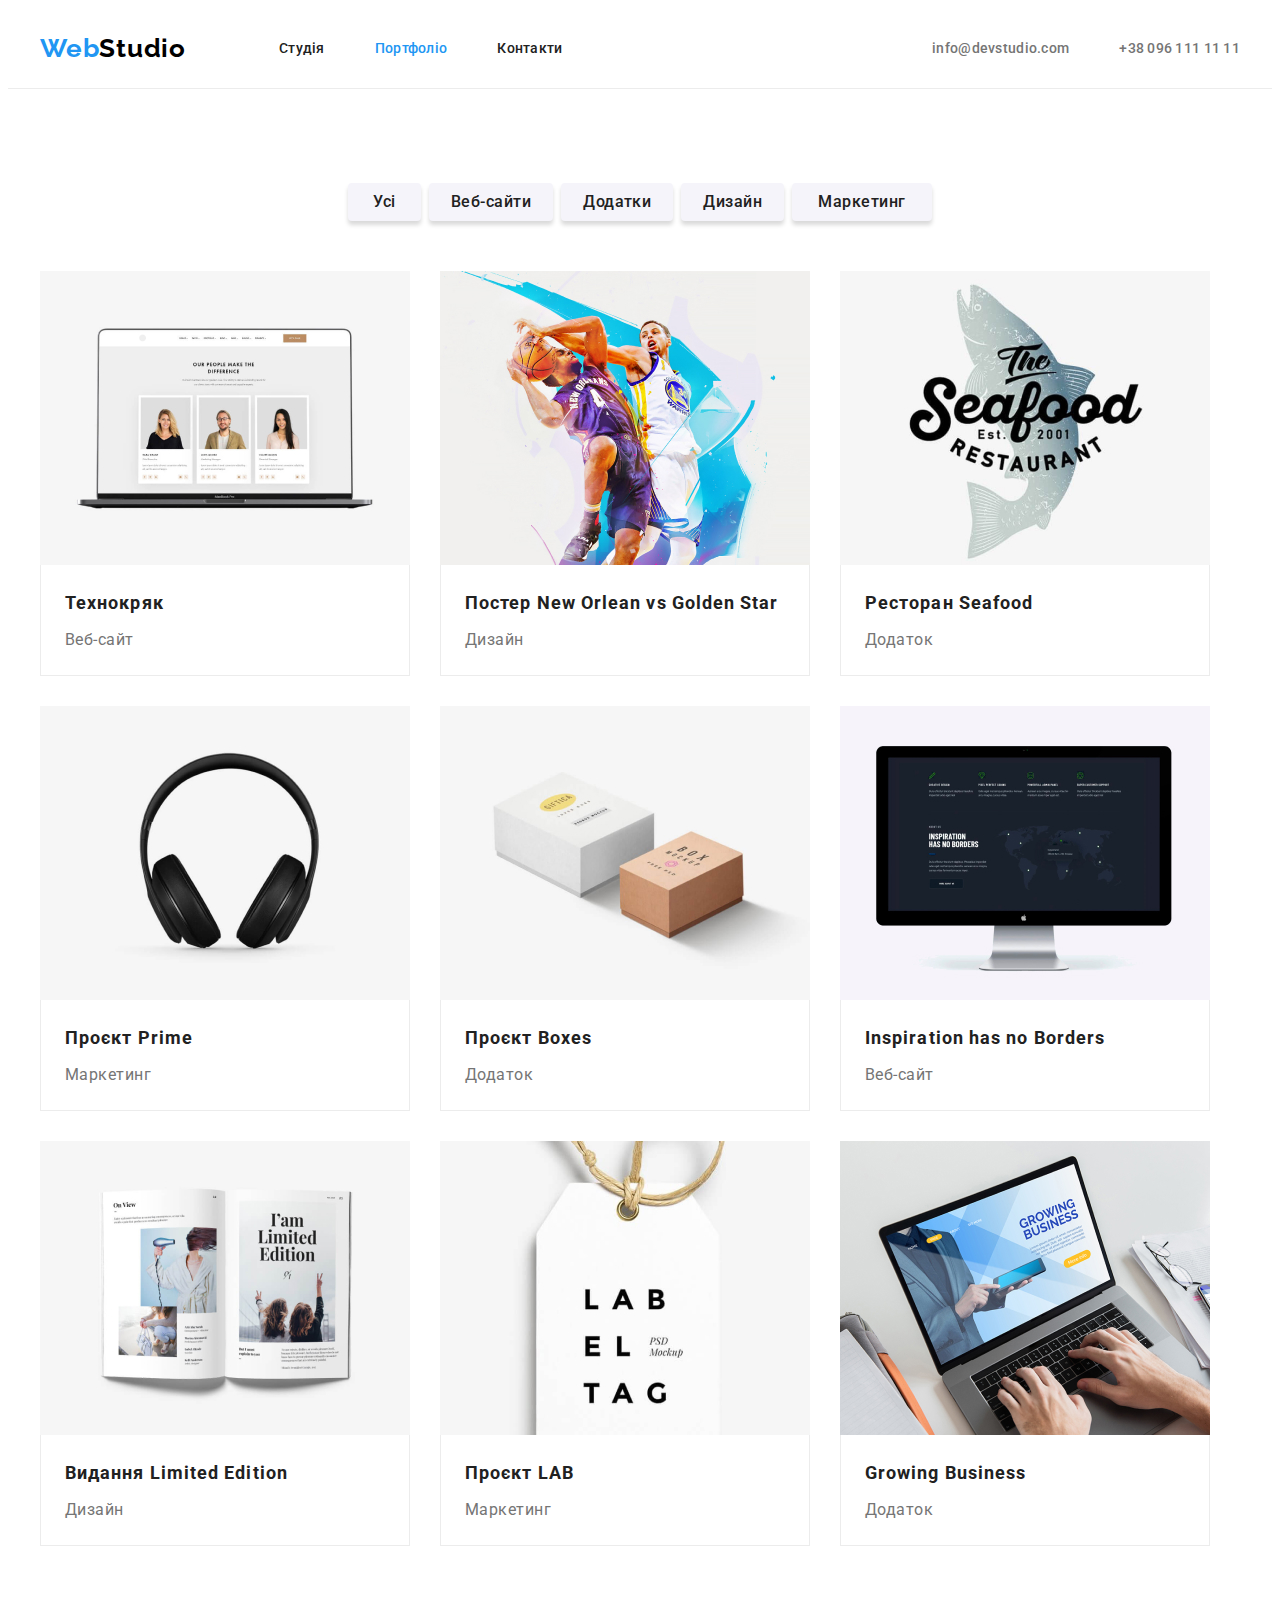
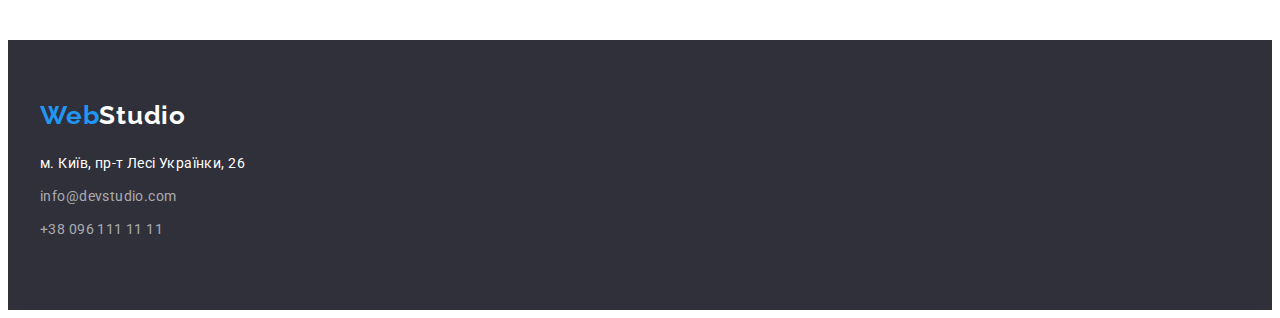
==== Portfolio.html @ 2ac7349c "First commit" ====
<!DOCTYPE html>
<html lang="en">
  <head>
    <meta charset="UTF-8" />
    <meta http-equiv="X-UA-Compatible" content="IE=edge" />
    <meta name="viewport" content="width=device-width, initial-scale=1.0" />
    <title>Document</title>
    <link rel="preconnect" href="https://fonts.googleapis.com" />
    <link rel="preconnect" href="https://fonts.gstatic.com" crossorigin />
    <link
      href="https://fonts.googleapis.com/css2?family=Raleway:wght@700&family=Roboto:wght@400;500;700;900&display=swap"
      rel="stylesheet"
    />
    <!-- Modern-normalize-->
    <link
      rel="stylesheet"
      href="https://cdnjs.cloudflare.com/ajax/libs/modern-normalize/1.1.0/modern-normalize.min.css"
      integrity="sha512-wpPYUAdjBVSE4KJnH1VR1HeZfpl1ub8YT/NKx4PuQ5NmX2tKuGu6U/JRp5y+Y8XG2tV+wKQpNHVUX03MfMFn9Q=="
      crossorigin="anonymous"
      referrerpolicy="no-referrer"
    />
    <link rel="stylesheet" href="./CSS/styles.css" />
  </head>
  <body>
    <header class="header">
      <div class="container nav-link">
        <nav class="main-nav">
          <a href="./index.html" class="logo"
            ><span class="ingredient">Web</span>Studio</a
          >
          <ul class="site-nav">
            <li class="item">
              <a href="./index.html" class="link">Студія</a>
            </li>
            <li class="item">
              <a href="./Portfolio.html" class="link current">Портфоліо</a>
            </li>
            <li class="item"><a href="" class="link">Контакти</a></li>
          </ul>
        </nav>
        <ul class="auth-nav">
          <li class="item">
            <a href="mailto:info@devstudio.com" class="link mail"
              >info@devstudio.com</a
            >
          </li>
          <li class="item">
            <a href="tel:+380961111111" class="tel link">+38 096 111 11 11</a>
          </li>
        </ul>
      </div>
    </header>
    <!--Hero-->
    <main>
        <section class="section section-portfolio">
          <div class="container">
          <h1 class="visually-hidden">Portfolio</h1>
          <ul class="list">
            <li class="list-item">
              <button type="button" class="button first-button">Усі</button>
            </li>
            <li class="list-item">
              <button type="button" class="button secondary-button">
                Веб-сайти
              </button>
            </li>
            <li class="list-item">
              <button type="button" class="button third-button">Додатки</button>
            </li>
            <li class="list-item">
              <button type="button" class="button fourth-button">Дизайн</button>
            </li>
            <li class="list-item">
              <button type="button" class="button fifth-button">
                Маркетинг
              </button>
            </li>
          </ul>
          <ul class="list-images">
            <li class="list-item-images">
              <img
                class="img portfolio-img"
                src="./images/Портфоліо/img.jpg"
                alt="Веб-сайт технокряку"
                width="370"
              />
              <div class="title-border">
                <h2 class="title-text">Технокряк</h2>
                <p class="text">Веб-сайт</p>
              </div>
            </li>
            <li class="list-item-images">
              <img
                class="img portfolio-img"
                src="./images/Портфоліо/img-1.jpg"
                alt="Два баскетболіста борються за м'яч"
                width="370"
              />
              <div class="title-border">
                <h2 class="title-text">Постер New Orlean vs Golden Star</h2>
                <p class="text">Дизайн</p>
              </div>
            </li>
            <li class="list-item-images">
              <img
                class="img portfolio-img"
                src="./images/Портфоліо/img-2.jpg"
                alt="Логотип ресторану Seafood"
                width="370"
              />
              <div class="title-border">
                <h2 class="title-text">Ресторан Seafood</h2>
                <p class="text">Додаток</p>
              </div>
            </li>
            <li class="list-item-images">
              <img
                class="img portfolio-img"
                src="./images/Портфоліо/img-3.jpg"
                alt="Навушники чорного кольору"
                width="370"
              />
              <div class="title-border">
                <h2 class="title-text">Проєкт Prime</h2>
                <p class="text">Маркетинг</p>
              </div>
            </li>
            <li class="list-item-images">
              <img
                class="img portfolio-img"
                src="./images/Портфоліо/img-4.jpg"
                alt="Дизайн білої та коричневої коробок проєкту Boxes"
                width="370"
              />
              <div class="title-border">
                <h2 class="title-text">Проєкт Boxes</h2>
                <p class="text">Додаток</p>
              </div>
            </li>
            <li class="list-item-images">
              <img
                class="img portfolio-img"
                src="./images/Портфоліо/img-5.jpg"
                alt="Сторінка веб-сайту на моніторі"
                width="370"
              />
              <div class="title-border">
                <h2 class="title-text">Inspiration has no Borders</h2>
                <p class="text">Веб-сайт</p>
              </div>
            </li>
            <li class="list-item-images">
              <img
                class="img portfolio-img"
                src="./images/Портфоліо/img-6.jpg"
                alt="Дизайн внутрішніх сторінок видання Limited Edition"
                width="370"
              />
              <div class="title-border">
                <h2 class="title-text">Видання Limited Edition</h2>
                <p class="text">Дизайн</p>
              </div>
            </li>
            <li class="list-item-images">
              <img
                class="img portfolio-img"
                src="./images/Портфоліо/img-7.jpg"
                alt="Макет проєкту Lab"
                width="370"
              />
              <div class="title-border">
                <h2 class="title-text">Проєкт LAB</h2>
                <p class="text">Маркетинг</p>
              </div>
            </li>
            <li class="list-item-images">
              <img
                class="img portfolio-img"
                src="./images/Портфоліо/img-8.jpg"
                alt="Сторінка додатку Growing Business відкрита на ноутбуці"
                width="370"
              />
              <div class="title-border">
                <h2 class="title-text">Growing Business</h2>
                <p class="text">Додаток</p>
              </div>
            </li>
          </ul>
        </div>
        </section>
    </main>
    <!--Футер-->

    <footer class="footer">
      <div class="container">
        <address class="address">
          <a href="index.html" class="footer-logo"
            ><span class="ingredient">Web</span>Studio</a
          >
          <ul class="footer-links">
            <li class="footer-item">
              <a
                href="https://goo.gl/maps/UkvPf8FKuMviGqub8"
                target="_blank"
                rel="noopener noreferrer"
                class="link footer-address"
                >м. Київ, пр-т Лесі Українки, 26
              </a>
            </li>
            <li class="footer-item">
              <a href="mailto:info@devstudio.com" class="link"
                >info@devstudio.com</a
              >
            </li>
            <li class="footer-item">
              <a href="tel:+380961111111" class="link">+38 096 111 11 11 </a>
            </li>
          </ul>
        </address>
      </div>
    </footer>
  </body>
</html>
---- CSS/styles.css ----
:root {
  /* Fonts */

  --main-font: Roboto, sans-serif;
  --secondary-font: Raleway, sans-serif;

  /* Text colors */
  --main-text-color: #212121;
  --accent-text-color: #2196f3;
  --secondary-text-color: #757575;
  --black-text-color: #000000;
  --white-text-color: #ffffff;
  --grey-text-color: #757575;
  --rgba-text-color: rgba(255, 255, 255, 0.6);
  /* Background colors */
  --accent-background-color: #ffffff;
  --secondary-background-color: #2f303a;
  --grey-background-color: #f5f4fa;
  --dark-background-color: #2f303a;
  --border-color: #ececec;
}

body {
  font-family: var(--main-font);
  color: var(--main-text-color);
  font-size: 14px;
  letter-spacing: 0.03em;
  background-color: var(--accent-background-color);
}

/* Reset */

h1,
h2,
h3,
h4,
h5,
h6,
p {
  margin: 0;
}

img {
  display: block;
  max-width: 100%;
  height: auto;
}

address {
  font-style: normal;
}

button {
  display: block;
  cursor: pointer;
  border: none;
  border-radius: 4px;
}

.section {
  padding: 94px 0;
}

.container {
  margin-left: auto;
  margin-right: auto;
  padding: 0 15px;
  width: 1200px;
}

.list {
  list-style: none;
  padding-left: 0;
  margin: 0;
}

.link {
  text-decoration: none;
}

.visually-hidden {
  position: absolute;
  width: 1px;
  height: 1px;
  margin: -1px;
  border: 0;
  padding: 0;

  white-space: nowrap;
  clip-path: inset(100%);
  clip: rect(0 0 0 0);
  overflow: hidden;
}
/* header */
.header {
  border-bottom: 1px solid var(--border-color);
}
/*Main-nav*/
.main-nav {
  display: flex;
  align-items: center;
}
.nav-link {
  display: flex;
  align-items: center;
}

/*Site-nav*/

.site-nav {
  display: flex;
  margin-left: 93px;
}

.site-nav .item + .item {
  margin-left: 50px;
}

/*Auth-nav*/
.auth-nav {
  display: flex;
  margin-left: auto;
}
.auth-nav .item + .item {
margin-left: 50px;
}

.header .link {
  padding-top: 32px;
  padding-bottom: 32px;
  display: block;
  font-weight: 500;
  font-size: 14px;
  line-height: calc(16 / 14);
  letter-spacing: 0.02em;
  color: var(--main-text-color);
}
.header .link:hover,
.header .link:focus {
  color: var(--accent-text-color);
}
.header .link.current {
  color: var(--accent-text-color);
}
.item .tel {
  color: var(--secondary-text-color);
  font-weight: 500;
}
.tel:hover,
.tel:focus {
  color: var(--accent-text-color);
}

.header .mail {
  color: var(--secondary-text-color);
}

/* Logo */

.logo {
  color: var(--black-text-color);
  font-family: "Raleway";
  font-weight: 700;
  font-size: 26px;
  line-height: calc(31 / 26);
  letter-spacing: 0.03em;
}
.logo .ingredient {
  color: #2196f3;
}
/* Rest */

ul {
  list-style: none;
  margin: 0;
  padding: 0;
}
a {
  text-decoration: none;
  color: currentColor;
}

/* Main */

.hero {
  background-color: var(--secondary-background-color);
  text-align: center;
  padding: 200px 0;
}

.hero-title {
  width: 696px;
  margin: 0 auto;
  margin-bottom: 30px;
  color: var(--white-text-color);
  font-weight: 900;
  font-size: 44px;
  line-height: calc(60 / 44);
  letter-spacing: 0.06em;
  text-transform: uppercase;
}
/* button */
.button {
  margin: 0 auto;
  display: inline-block;
  padding: 10px 32px;
  min-width: 216px;
  min-height: 50px;
  border: none;
  border-radius: 4px;
  box-shadow: 0px 4px 4px rgba(0, 0, 0, 0.15);
  color: var(--white-text-color);
  background-color: var(--accent-text-color);
  font-weight: 700;
  font-size: 16px;
  line-height: calc(30 / 16);
  align-items: center;
  letter-spacing: 0.06em;
  cursor: pointer;
  font-family: inherit;
}

/* Main */
.section .title {
  font-weight: 700;
  font-size: 14px;
  line-height: calc(16 / 14);
  letter-spacing: 0.03em;
  color: var(--main-text-color);
  text-transform: uppercase;
  margin-bottom: 10px;
}

/* Features--> */
.list {
  display: flex;
  justify-content: center;
  align-items: center;
}

.section .feature-text {
  line-height: calc(24 / 14);
  color: var(--grey-text-color);
}

.feature-list {
  display: flex;
}
.feature-list .feature-item + .feature-item {
margin-left: 30px;
}

/* Чим ми займаємося */
.section-title-list {
  gap: 30px;
}

.section-title {
  margin-bottom: 50px;
  font-weight: 700;
  font-size: 36px;
  line-height: calc(42 / 36);
  text-align: center;
  letter-spacing: 0.03em;
  color: var(--main-text-color);
}
.container-top {
  padding-top: 0;
}

.section-title-list {
  display: flex;
}

/* team */

.team {
  display: flex;
  gap: 30px;
}

.section-title-team {
  margin-bottom: 50px;
  font-weight: 700;
  font-size: 36px;
  line-height: calc(42 / 36);
  text-align: center;
  letter-spacing: 0.03em;
  color: var(--main-text-color);
}

.team .title-team {
  margin-bottom: 10px;
  font-weight: 500;
  font-size: 16px;
  line-height: calc(19 / 16);
  text-align: center;
  letter-spacing: 0.03em;
  color: var(--main-text-color);
}
 
.team-container {
  padding-top: 30px;
  padding-bottom: 30px;
}
.team-text {
  font-weight: 400;
  font-size: 16px;
  line-height: calc(19 / 16);
  text-align: center;
  letter-spacing: 0.03em;

  color: var(--secondary-text-color);
}

.our-team {
  background: var(--grey-background-color);
}

.team-item {
  background-color: var(--accent-background-color);
  box-shadow: 0px 1px 3px rgba(0, 0, 0, 0.12), 0px 1px 1px rgba(0, 0, 0, 0.14),
    0px 2px 1px rgba(0, 0, 0, 0.2);
  border-radius: 0px 0px 4px 4px;
}

/* Footer */
.footer .footer-logo {
  display: block;
  margin-bottom: 20px;
  color: var(--white-text-color);
  font-family: "Raleway";
  font-weight: 700;
  font-size: 26px;
  line-height: calc(31 / 26);
  letter-spacing: 0.03em;
}

.footer-logo .ingredient {
  color: var(--accent-text-color);
}

footer {
  padding: 60px 0;
  background-color: var(--dark-background-color);
}
.footer-item {
  margin-bottom: 9px;
}
.footer-mail {
  margin-bottom: 0;
}

.address {
  font-style: normal;
}

.address .link {
  font-size: 14px;
  line-height: calc(24 / 14);
  letter-spacing: 0.03em;
  color: var(--rgba-text-color);
}

.address .link:hover,
.address .link:focus {
  color: var(--accent-text-color);
}

.footer .footer-address {
  font-size: 14px;
  line-height: calc(24 / 14);
  letter-spacing: 0.03em;
  color: var(--white-text-color);
}

/* Оформлення стилів для Portfolio*/

/* Buttons */

.section-portfolio .button {
  display: block;
  border: none;
  border-radius: 4px;
  font-family: inherit;
  font-weight: 500;
  font-size: 16px;
  line-height: calc(26 / 16);
  text-align: center;
  letter-spacing: 0.03em;
  color: var(--main-text-color);
  background-color: var(--grey-background-color);
}

.section-portfolio .list {
  margin-bottom: 50px;
  gap: 8px;
}

.first-button {
  min-width: 23px;
  min-height: 26px;
  padding: 6px 25px;
}
.secondary-button {
  min-width: 81px;
  min-height: 26px;
  padding: 6px 22px;
}
.third-button {
  min-width: 68px;
  min-height: 26px;
  padding: 6px 22px;
}
.fourth-button {
  min-width: 59px;
  min-height: 26px;
  padding: 6px 22px;
}
.fifth-button {
  min-width: 86px;
  min-height: 26px;
  padding: 6px 26px;
}

.section-portfolio .button:hover,
.section-portfolio .button:focus {
  color: var(--white-text-color);
  background: var(--accent-text-color);
}

.title-border {
  border: 1px solid var(--border-color);
  padding: 20px 24px;
  border-top: none;
}

.section-portfolio .title-text {
  margin-bottom: 4px;
  font-weight: 700;
  font-size: 18px;
  line-height: calc(36 / 18);
  letter-spacing: 0.06em;
  color: var(--main-text-color);
}
.section-portfolio .text {
  font-weight: 400;
  font-size: 16px;
  line-height: calc(30 / 16);
  letter-spacing: 0.03em;
  color: var(--grey-text-color);
}

.portfolio-img {
  max-width: 100%;
  height: auto;
}

.list-images {
  display: flex;
  flex-wrap: wrap;
}
.list-item-images {
  width: 370px;
  margin-right: 30px;
  margin-bottom: 30px;
}

.list-item-images:nth-child(3n) {
  margin-right: 0;
}

.list-item-images:nth-last-child(-n + 3) {
  margin-bottom: 0;
}
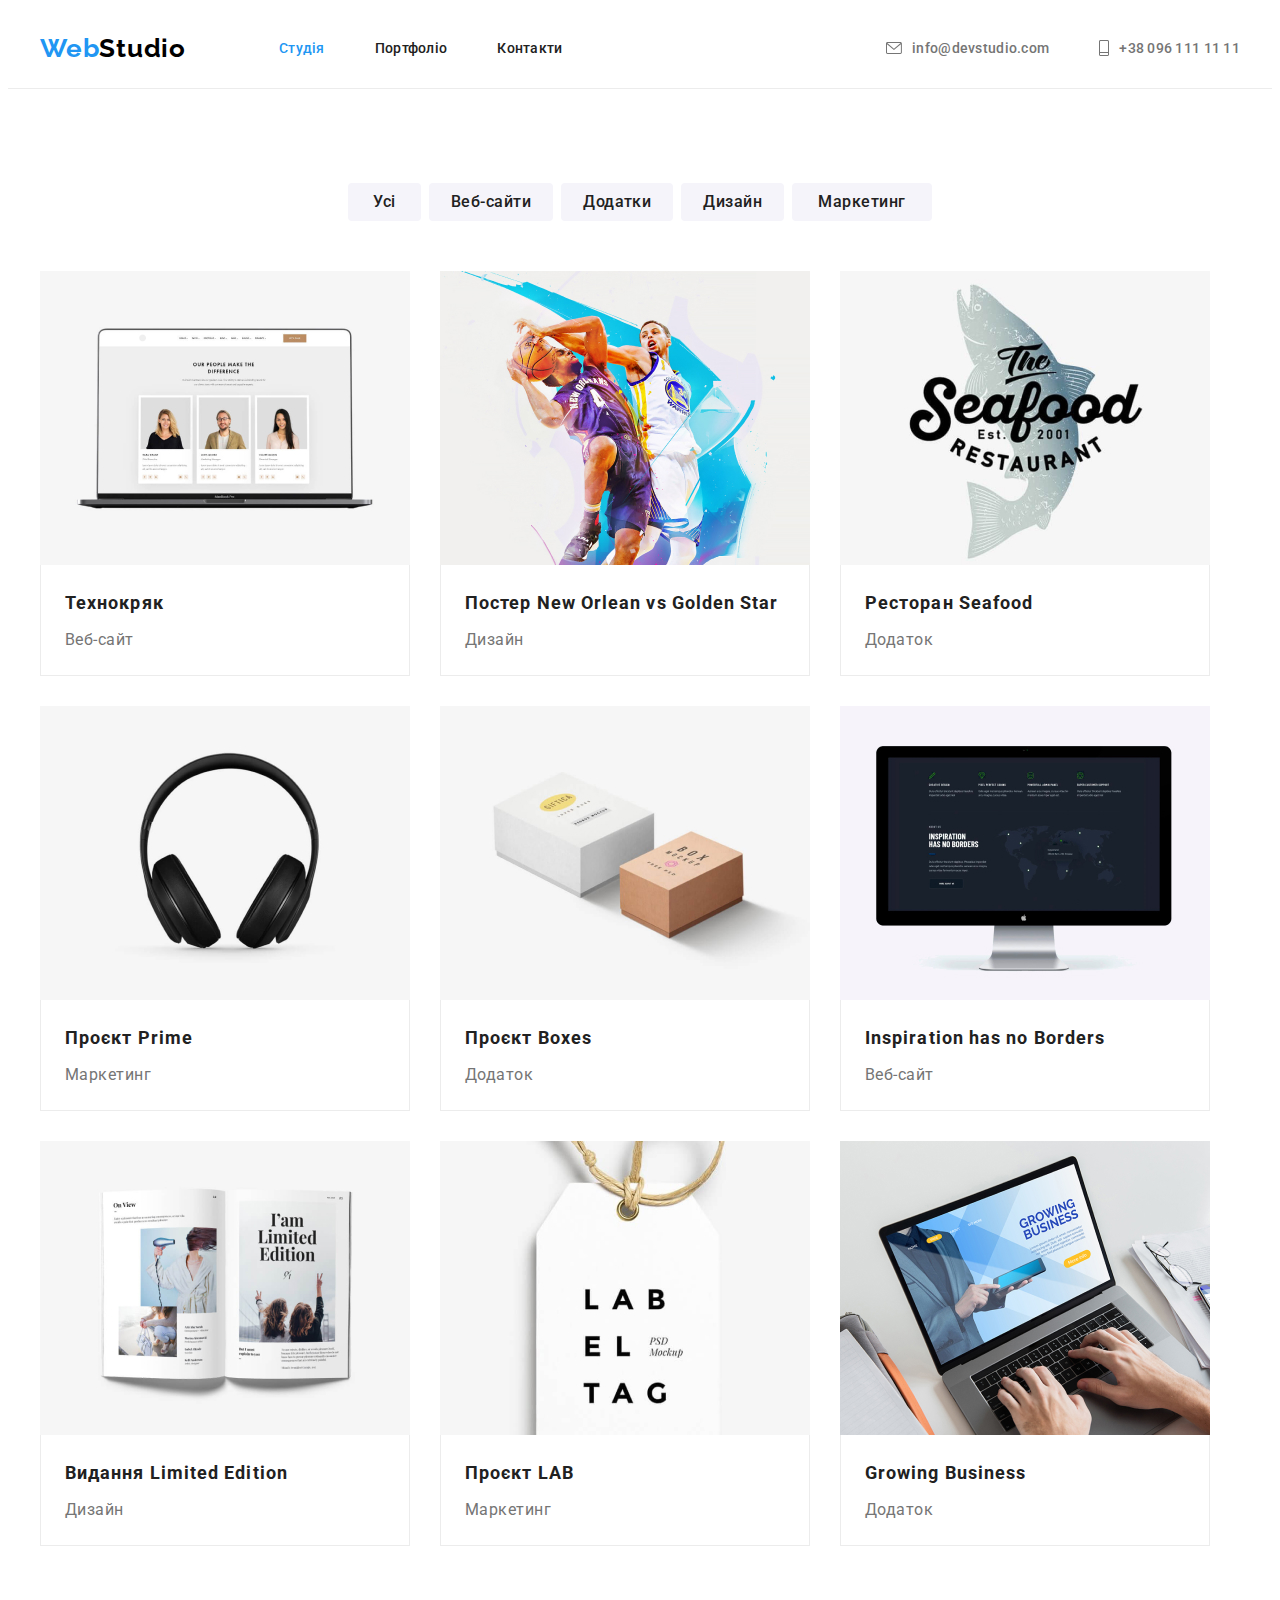
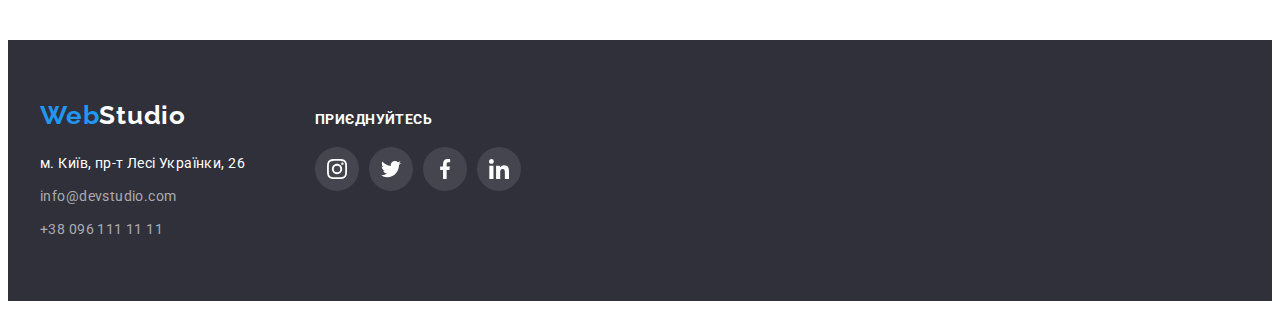
==== commit 7f2295cd: "Додані виправлення" ====
--- a/Portfolio.html
+++ b/Portfolio.html
@@ -30,10 +30,10 @@
           >
           <ul class="site-nav">
             <li class="item">
-              <a href="./index.html" class="link">Студія</a>
+              <a href="./index.html" class="link current">Студія</a>
             </li>
             <li class="item">
-              <a href="./Portfolio.html" class="link current">Портфоліо</a>
+              <a href="./Portfolio.html" class="link">Портфоліо</a>
             </li>
             <li class="item"><a href="" class="link">Контакти</a></li>
           </ul>
@@ -41,19 +41,23 @@
         <ul class="auth-nav">
           <li class="item">
             <a href="mailto:info@devstudio.com" class="link mail"
-              >info@devstudio.com</a
+              ><svg class="svg-header" width="16" height="12">
+                <use href="./images/icons.svg.svg#icon-mail"></use></svg>info@devstudio.com</a
             >
           </li>
           <li class="item">
-            <a href="tel:+380961111111" class="tel link">+38 096 111 11 11</a>
+            <a href="tel:+380961111111" class="tel link"
+              ><svg class="svg-header" width="10" height="16">
+                <use href="./images/icons.svg.svg#icon-Tel"></use></svg>+38 096 111 11 11</a
+            >
           </li>
         </ul>
       </div>
     </header>
     <!--Hero-->
     <main>
-        <section class="section section-portfolio">
-          <div class="container">
+      <section class="section section-portfolio">
+        <div class="container">
           <h1 class="visually-hidden">Portfolio</h1>
           <ul class="list">
             <li class="list-item">
@@ -78,145 +82,215 @@
           </ul>
           <ul class="list-images">
             <li class="list-item-images">
-              <img
-                class="img portfolio-img"
-                src="./images/Портфоліо/img.jpg"
-                alt="Веб-сайт технокряку"
-                width="370"
-              />
-              <div class="title-border">
-                <h2 class="title-text">Технокряк</h2>
-                <p class="text">Веб-сайт</p>
-              </div>
-            </li>
-            <li class="list-item-images">
-              <img
-                class="img portfolio-img"
-                src="./images/Портфоліо/img-1.jpg"
-                alt="Два баскетболіста борються за м'яч"
-                width="370"
-              />
-              <div class="title-border">
-                <h2 class="title-text">Постер New Orlean vs Golden Star</h2>
-                <p class="text">Дизайн</p>
-              </div>
-            </li>
-            <li class="list-item-images">
-              <img
-                class="img portfolio-img"
-                src="./images/Портфоліо/img-2.jpg"
-                alt="Логотип ресторану Seafood"
-                width="370"
-              />
-              <div class="title-border">
-                <h2 class="title-text">Ресторан Seafood</h2>
-                <p class="text">Додаток</p>
-              </div>
-            </li>
-            <li class="list-item-images">
-              <img
-                class="img portfolio-img"
-                src="./images/Портфоліо/img-3.jpg"
-                alt="Навушники чорного кольору"
-                width="370"
-              />
-              <div class="title-border">
-                <h2 class="title-text">Проєкт Prime</h2>
-                <p class="text">Маркетинг</p>
-              </div>
-            </li>
-            <li class="list-item-images">
-              <img
-                class="img portfolio-img"
-                src="./images/Портфоліо/img-4.jpg"
-                alt="Дизайн білої та коричневої коробок проєкту Boxes"
-                width="370"
-              />
-              <div class="title-border">
-                <h2 class="title-text">Проєкт Boxes</h2>
-                <p class="text">Додаток</p>
-              </div>
-            </li>
-            <li class="list-item-images">
-              <img
-                class="img portfolio-img"
-                src="./images/Портфоліо/img-5.jpg"
-                alt="Сторінка веб-сайту на моніторі"
-                width="370"
-              />
-              <div class="title-border">
-                <h2 class="title-text">Inspiration has no Borders</h2>
-                <p class="text">Веб-сайт</p>
-              </div>
-            </li>
-            <li class="list-item-images">
-              <img
-                class="img portfolio-img"
-                src="./images/Портфоліо/img-6.jpg"
-                alt="Дизайн внутрішніх сторінок видання Limited Edition"
-                width="370"
-              />
-              <div class="title-border">
-                <h2 class="title-text">Видання Limited Edition</h2>
-                <p class="text">Дизайн</p>
-              </div>
-            </li>
-            <li class="list-item-images">
-              <img
-                class="img portfolio-img"
-                src="./images/Портфоліо/img-7.jpg"
-                alt="Макет проєкту Lab"
-                width="370"
-              />
-              <div class="title-border">
-                <h2 class="title-text">Проєкт LAB</h2>
-                <p class="text">Маркетинг</p>
-              </div>
-            </li>
-            <li class="list-item-images">
-              <img
-                class="img portfolio-img"
-                src="./images/Портфоліо/img-8.jpg"
-                alt="Сторінка додатку Growing Business відкрита на ноутбуці"
-                width="370"
-              />
-              <div class="title-border">
-                <h2 class="title-text">Growing Business</h2>
-                <p class="text">Додаток</p>
-              </div>
+              <a href="" class="link-images">
+                <img
+                  class="img portfolio-img"
+                  src="./images/Портфоліо/img.jpg"
+                  alt="Веб-сайт технокряку"
+                  width="370"
+                />
+                <div class="title-border">
+                  <h2 class="title-text">Технокряк</h2>
+                  <p class="text">Веб-сайт</p>
+                </div>
+              </a>
+            </li>
+            <li class="list-item-images">
+              <a href="" class="link-images"
+                ><img
+                  class="img portfolio-img"
+                  src="./images/Портфоліо/img-1.jpg"
+                  alt="Два баскетболіста борються за м'яч"
+                  width="370"
+                />
+                <div class="title-border">
+                  <h2 class="title-text">Постер New Orlean vs Golden Star</h2>
+                  <p class="text">Дизайн</p>
+                </div></a
+              >
+            </li>
+            <li class="list-item-images">
+              <a href="" class="link-images"
+                ><img
+                  class="img portfolio-img"
+                  src="./images/Портфоліо/img-2.jpg"
+                  alt="Логотип ресторану Seafood"
+                  width="370"
+                />
+                <div class="title-border">
+                  <h2 class="title-text">Ресторан Seafood</h2>
+                  <p class="text">Додаток</p>
+                </div></a
+              >
+            </li>
+            <li class="list-item-images">
+              <a href="" class="link-images"
+                ><img
+                  class="img portfolio-img"
+                  src="./images/Портфоліо/img-3.jpg"
+                  alt="Навушники чорного кольору"
+                  width="370"
+                />
+                <div class="title-border">
+                  <h2 class="title-text">Проєкт Prime</h2>
+                  <p class="text">Маркетинг</p>
+                </div></a
+              >
+            </li>
+            <li class="list-item-images">
+              <a href="" class="link-images"
+                ><img
+                  class="img portfolio-img"
+                  src="./images/Портфоліо/img-4.jpg"
+                  alt="Дизайн білої та коричневої коробок проєкту Boxes"
+                  width="370"
+                />
+                <div class="title-border">
+                  <h2 class="title-text">Проєкт Boxes</h2>
+                  <p class="text">Додаток</p>
+                </div></a
+              >
+            </li>
+            <li class="list-item-images">
+              <a href="" class="link-images"
+                ><img
+                  class="img portfolio-img"
+                  src="./images/Портфоліо/img-5.jpg"
+                  alt="Сторінка веб-сайту на моніторі"
+                  width="370"
+                />
+                <div class="title-border">
+                  <h2 class="title-text">Inspiration has no Borders</h2>
+                  <p class="text">Веб-сайт</p>
+                </div></a
+              >
+            </li>
+            <li class="list-item-images">
+              <a href="" class="link-images"
+                ><img
+                  class="img portfolio-img"
+                  src="./images/Портфоліо/img-6.jpg"
+                  alt="Дизайн внутрішніх сторінок видання Limited Edition"
+                  width="370"
+                />
+                <div class="title-border">
+                  <h2 class="title-text">Видання Limited Edition</h2>
+                  <p class="text">Дизайн</p>
+                </div></a
+              >
+            </li>
+            <li class="list-item-images">
+              <a href="" class="link-images"
+                ><img
+                  class="img portfolio-img"
+                  src="./images/Портфоліо/img-7.jpg"
+                  alt="Макет проєкту Lab"
+                  width="370"
+                />
+                <div class="title-border">
+                  <h2 class="title-text">Проєкт LAB</h2>
+                  <p class="text">Маркетинг</p>
+                </div></a
+              >
+            </li>
+            <li class="list-item-images">
+              <a href="" class="link-images"
+                ><img
+                  class="img portfolio-img"
+                  src="./images/Портфоліо/img-8.jpg"
+                  alt="Сторінка додатку Growing Business відкрита на ноутбуці"
+                  width="370"
+                />
+                <div class="title-border">
+                  <h2 class="title-text">Growing Business</h2>
+                  <p class="text">Додаток</p>
+                </div></a
+              >
             </li>
           </ul>
         </div>
-        </section>
+      </section>
     </main>
     <!--Футер-->
-
     <footer class="footer">
       <div class="container">
-        <address class="address">
+        <div class="footer-contact">
           <a href="index.html" class="footer-logo"
             ><span class="ingredient">Web</span>Studio</a
           >
-          <ul class="footer-links">
-            <li class="footer-item">
-              <a
-                href="https://goo.gl/maps/UkvPf8FKuMviGqub8"
-                target="_blank"
-                rel="noopener noreferrer"
-                class="link footer-address"
-                >м. Київ, пр-т Лесі Українки, 26
-              </a>
-            </li>
-            <li class="footer-item">
-              <a href="mailto:info@devstudio.com" class="link"
-                >info@devstudio.com</a
-              >
-            </li>
-            <li class="footer-item">
-              <a href="tel:+380961111111" class="link">+38 096 111 11 11 </a>
-            </li>
-          </ul>
-        </address>
+          <address class="address">
+            <ul class="footer-links">
+              <li class="footer-item">
+                <a
+                  href="https://goo.gl/maps/UkvPf8FKuMviGqub8"
+                  target="_blank"
+                  rel="noopener noreferrer"
+                  class="link footer-address"
+                  >м. Київ, пр-т Лесі Українки, 26
+                </a>
+              </li>
+              <li class="footer-item">
+                <a href="mailto:info@devstudio.com" class="link"
+                  >info@devstudio.com</a
+                >
+              </li>
+              <li class="footer-item footer-mail">
+                <a href="tel:+380961111111" class="link">+38 096 111 11 11 </a>
+              </li>
+            </ul>
+          </address>
+        </div>
+        <div class="footer-socials">
+          <p class="footer-text">приєднуйтесь</p>
+          <ul class="socials">
+            <li class="footer-social-list">
+              <a
+                class="footer-social-link"
+                href="https://instagram.com"
+                target="_blank"
+                rel="noopener norefferer"
+                aria-label="Instagram"
+                ><svg class="footer-socials-icon" width="20" height="20">
+                  <use href="./images/icons.svg.svg#icon-instagram"></use></svg></a>
+            </li>
+            <li class="footer-social-list">
+              <a
+                class="footer-social-link"
+                href="https://twitter.com"
+                target="_blank"
+                rel="noopener norefferer"
+                aria-label="Twitter"
+                ><svg class="footer-socials-icon" width="20" height="20">
+                  <use href="./images/icons.svg.svg#icon-twitter"></use>
+                </svg>
+              </a>
+            </li>
+            <li class="footer-social-list">
+              <a
+                class="footer-social-link"
+                href="https://facebook.com"
+                target="_blank"
+                rel="noopener norefferer"
+                aria-label="Facebook"
+                ><svg class="footer-socials-icon" width="20" height="20">
+                  <use href="./images/icons.svg.svg#icon-facebook"></use>
+                </svg>
+              </a>
+            </li>
+            <li class="footer-social-list">
+              <a
+                class="footer-social-link"
+                href="https://linkedin.com"
+                target="_blank"
+                rel="noopener norefferer"
+                aria-label="Linkedin"
+                ><svg class="footer-socials-icon" width="20" height="20">
+                  <use href="./images/icons.svg.svg#icon-linkedin"></use>
+                </svg>
+              </a>
+            </li>
+          </ul>
+        </div>
       </div>
     </footer>
   </body>
--- a/CSS/styles.css
+++ b/CSS/styles.css
@@ -18,6 +18,9 @@
   --grey-background-color: #f5f4fa;
   --dark-background-color: #2f303a;
   --border-color: #ececec;
+  --button-active: #188ce8;
+  --icon-color: #afb1b8;
+  --footer-bc-icon-color: rgba(255, 255, 255, 0.1);
 }
 
 body {
@@ -120,20 +123,31 @@
 .auth-nav {
   display: flex;
   margin-left: auto;
-}
+  align-items: center;
+  text-align: center;
+}
+
 .auth-nav .item + .item {
-margin-left: 50px;
+  margin-left: 50px;
+}
+
+.svg-header {
+  text-align: center;
+  align-items: center;
+  margin-right: 10px;
+  fill: currentColor;
 }
 
 .header .link {
   padding-top: 32px;
   padding-bottom: 32px;
-  display: block;
+  display: flex;
   font-weight: 500;
   font-size: 14px;
   line-height: calc(16 / 14);
   letter-spacing: 0.02em;
   color: var(--main-text-color);
+  align-items: center;
 }
 .header .link:hover,
 .header .link:focus {
@@ -158,6 +172,8 @@
 /* Logo */
 
 .logo {
+  padding-top: 24px;
+  padding-bottom: 24px;
   color: var(--black-text-color);
   font-family: "Raleway";
   font-weight: 700;
@@ -186,6 +202,19 @@
   background-color: var(--secondary-background-color);
   text-align: center;
   padding: 200px 0;
+  max-height: 600px;
+  max-width: 1600px;
+  margin-left: auto;
+  margin-right: auto;
+  background-repeat: no-repeat;
+  background-position: center;
+  background-size: cover;
+  background-image: linear-gradient(
+      to right,
+      rgba(47, 48, 58, 0.4),
+      rgba(47, 48, 58, 0.4)
+    ),
+    url(../images/Background\(1\).jpg);
 }
 
 .hero-title {
@@ -200,6 +229,7 @@
   text-transform: uppercase;
 }
 /* button */
+/*box-shadow: 0px 4px 4px rgba(0, 0, 0, 0.15);*/
 .button {
   margin: 0 auto;
   display: inline-block;
@@ -208,7 +238,6 @@
   min-height: 50px;
   border: none;
   border-radius: 4px;
-  box-shadow: 0px 4px 4px rgba(0, 0, 0, 0.15);
   color: var(--white-text-color);
   background-color: var(--accent-text-color);
   font-weight: 700;
@@ -220,6 +249,11 @@
   font-family: inherit;
 }
 
+.button:hover,
+.button:focus {
+  background-color: var(--button-active);
+}
+
 /* Main */
 .section .title {
   font-weight: 700;
@@ -243,11 +277,23 @@
   color: var(--grey-text-color);
 }
 
+.feature-svg {
+  display: flex;
+  justify-content: center;
+  align-items: center;
+  width: 270px;
+  height: 120px;
+  border-radius: 4px;
+  margin-bottom: 30px;
+  background-color: var(--grey-background-color);
+}
+
 .feature-list {
   display: flex;
 }
+
 .feature-list .feature-item + .feature-item {
-margin-left: 30px;
+  margin-left: 30px;
 }
 
 /* Чим ми займаємося */
@@ -277,6 +323,34 @@
 .team {
   display: flex;
   gap: 30px;
+}
+
+/* Socials */
+.socials {
+  display: flex;
+  justify-content: center;
+  gap: 10px;
+}
+
+.socials-link {
+  display: flex;
+  align-items: center;
+  justify-content: center;
+  width: 44px;
+  height: 44px;
+  background-color: var(--accent-background-color);
+  color: var(--icon-color);
+  border-radius: 50%;
+}
+
+.socials-icon {
+  fill: currentColor;
+}
+
+.socials-link:hover,
+.socials-link:focus {
+  color: var(--accent-background-color);
+  background-color: var(--button-active);
 }
 
 .section-title-team {
@@ -298,12 +372,13 @@
   letter-spacing: 0.03em;
   color: var(--main-text-color);
 }
- 
+
 .team-container {
   padding-top: 30px;
   padding-bottom: 30px;
 }
 .team-text {
+  margin-bottom: 16px;
   font-weight: 400;
   font-size: 16px;
   line-height: calc(19 / 16);
@@ -322,6 +397,53 @@
   box-shadow: 0px 1px 3px rgba(0, 0, 0, 0.12), 0px 1px 1px rgba(0, 0, 0, 0.14),
     0px 2px 1px rgba(0, 0, 0, 0.2);
   border-radius: 0px 0px 4px 4px;
+}
+/* Clients */
+
+.clients-title {
+  margin-bottom: 50px;
+  font-weight: 700;
+  font-size: 36px;
+  line-height: calc(42 / 36);
+  text-align: center;
+  letter-spacing: 0.03em;
+  color: var(--main-text-color);
+}
+
+.clients-list {
+  display: flex;
+  justify-content: center;
+  align-items: center;
+}
+
+.client-item {
+  width: 170px;
+  height: 92px;
+}
+
+.client-link {
+  display: flex;
+  justify-content: center;
+  align-items: center;
+  color: var(--icon-color);
+  width: 100%;
+  height: 100%;
+  border: 1px solid var(--icon-color);
+  border-radius: 4px;
+}
+
+.client-link:hover,
+.client-link:focus {
+  color: var(--accent-text-color);
+  border-color: var(--accent-text-color);
+}
+
+.svg-logo {
+  fill: currentColor;
+}
+
+.clients-list .client-item + .client-item {
+  margin-left: 30px;
 }
 
 /* Footer */
@@ -372,6 +494,44 @@
   line-height: calc(24 / 14);
   letter-spacing: 0.03em;
   color: var(--white-text-color);
+}
+
+.footer-text {
+  margin-bottom: 20px;
+  color: var(--white-text-color);
+  font-weight: 700;
+  font-size: 14px;
+  line-height: calc(16 / 14);
+  letter-spacing: 0.03em;
+  text-transform: uppercase;
+}
+
+.footer .container {
+  display: flex;
+  align-items: baseline;
+}
+.footer-socials {
+  margin-left: 70px;
+}
+
+.footer-socials-icon {
+  fill: var(--white-text-color);
+}
+
+.footer-social-link:hover,
+.footer-social-link:focus {
+  background-color: var(--button-active);
+}
+
+.footer-social-link {
+  display: flex;
+  align-items: center;
+  justify-content: center;
+  width: 44px;
+  height: 44px;
+  background-color: var(--footer-bc-icon-color);
+  color: var(--icon-color);
+  border-radius: 50%;
 }
 
 /* Оформлення стилів для Portfolio*/
@@ -427,6 +587,9 @@
 .section-portfolio .button:focus {
   color: var(--white-text-color);
   background: var(--accent-text-color);
+  box-shadow: 0px 3px 1px rgba(0, 0, 0, 0.1), 0px 1px 2px rgba(0, 0, 0, 0.08),
+    0px 2px 2px rgba(0, 0, 0, 0.12);
+  border-radius: 4px;
 }
 
 .title-border {
@@ -451,15 +614,21 @@
   color: var(--grey-text-color);
 }
 
-.portfolio-img {
-  max-width: 100%;
-  height: auto;
-}
-
 .list-images {
   display: flex;
   flex-wrap: wrap;
 }
+
+.link-images {
+  display: block;
+}
+
+.link-images:hover,
+.link-images:focus {
+  box-shadow: 0px 1px 1px rgba(0, 0, 0, 0.12), 0px 4px 4px rgba(0, 0, 0, 0.06),
+    1px 4px 6px rgba(0, 0, 0, 0.16);
+}
+
 .list-item-images {
   width: 370px;
   margin-right: 30px;
